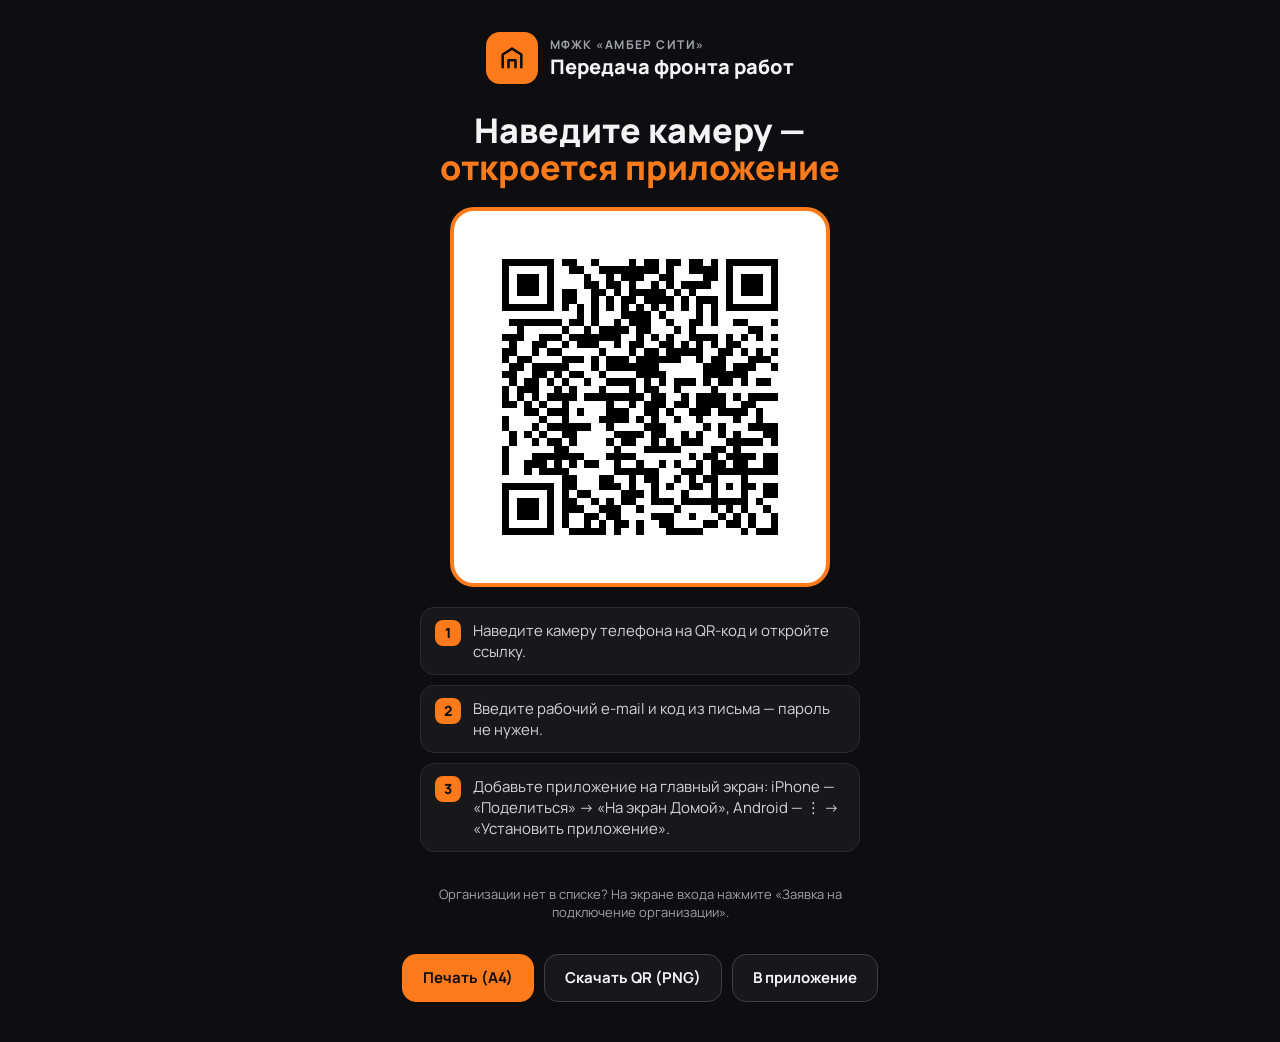
==== qr.html @ 01da18ad "Сайт 1.1.2: QR-код для входа в приложение (страница qr.html, PNG/SVG) Co-Authored-By: Claude Opus 5." ====
<!doctype html>
<html lang="ru">
<head>
<meta charset="utf-8">
<meta name="viewport" content="width=device-width, initial-scale=1">
<meta name="theme-color" content="#0E0E10">
<title>QR-код приложения — Передача фронта работ</title>
<link rel="icon" type="image/png" href="icons/icon-192.png">
<link rel="stylesheet" href="https://fonts.googleapis.com/css2?family=Manrope:wght@400;600;700;800&display=swap">
<style>
  :root { --bg:#0E0E10; --s1:#18181B; --line:#2A2A30; --tx:#F4F4F5; --tx2:#D4D4D8; --mut:#A1A1AA; --acc:#FF7A1A; }
  * { box-sizing: border-box; }
  body { margin:0; background:var(--bg); color:var(--tx); font-family:Manrope, system-ui, -apple-system, "Segoe UI", Roboto, sans-serif; }
  .sheet { max-width: 640px; margin: 0 auto; padding: 32px 20px 40px; display:flex; flex-direction:column; align-items:center; gap:20px; text-align:center; }
  .brand { display:flex; align-items:center; gap:12px; }
  .logo { width:52px; height:52px; border-radius:14px; background:var(--acc); display:flex; align-items:center; justify-content:center; }
  .brand .sub { font-size:12px; letter-spacing:.12em; text-transform:uppercase; color:var(--mut); font-weight:700; text-align:left; }
  .brand .main { font-size:20px; font-weight:800; text-align:left; }
  h1 { margin:8px 0 0; font-size:34px; line-height:1.1; font-weight:800; }
  h1 em { font-style:normal; color:var(--acc); }
  .qr { background:#fff; padding:18px; border-radius:24px; border:4px solid var(--acc); width:min(78vw, 380px); }
  .qr img { display:block; width:100%; height:auto; image-rendering:pixelated; }
  ol { margin:0; padding:0; list-style:none; display:grid; gap:10px; width:100%; max-width:440px; counter-reset:s; text-align:left; }
  ol li { counter-increment:s; display:flex; gap:12px; align-items:flex-start; background:var(--s1); border:1px solid var(--line); border-radius:14px; padding:12px 14px; font-size:15px; color:var(--tx2); }
  ol li::before { content:counter(s); flex:none; width:26px; height:26px; border-radius:8px; background:var(--acc); color:#0E0E10; font-weight:800; display:flex; align-items:center; justify-content:center; font-size:14px; }
  .note { font-size:13px; color:var(--mut); max-width:440px; }
  .btns { display:flex; gap:10px; flex-wrap:wrap; justify-content:center; }
  .btn { height:48px; padding:0 20px; border-radius:14px; border:1px solid #3F3F46; background:var(--s1); color:var(--tx); font:700 15px Manrope, sans-serif; display:inline-flex; align-items:center; text-decoration:none; cursor:pointer; }
  .btn.acc { background:var(--acc); border-color:var(--acc); color:#0E0E10; }
  /* печать: светлый лист А4, без кнопок */
  @page { size: A4; margin: 14mm; }
  @media print {
    body { background:#fff; color:#111; }
    .sheet { max-width:none; padding:0; gap:16px; }
    .brand .sub, .note { color:#555; }
    h1 { font-size:30pt; color:#111; }
    .qr { width:110mm; border-width:3mm; }
    ol li { background:#fff; border-color:#ccc; color:#222; font-size:13pt; }
    .btns { display:none; }
  }
</style>
</head>
<body>
<main class="sheet">
  <div class="brand">
    <div class="logo"><svg width="28" height="28" viewBox="0 0 24 24" fill="none" stroke="#0E0E10" stroke-width="2.2" stroke-linecap="round" stroke-linejoin="round" aria-hidden="true"><path d="M4 20V9l8-5 8 5v11"/><path d="M9 20v-6h6v6"/></svg></div>
    <div><div class="sub" id="obj">МФЖК «Амбер Сити»</div><div class="main">Передача фронта работ</div></div>
  </div>
  <h1>Наведите камеру —<br><em>откроется приложение</em></h1>
  <div class="qr"><img src="icons/qr-app.svg" alt="QR-код для входа в приложение «Передача фронта работ»" width="380" height="380"></div>
  <ol>
    <li>Наведите камеру телефона на QR-код и откройте ссылку.</li>
    <li>Введите рабочий e-mail и код из письма — пароль не нужен.</li>
    <li>Добавьте приложение на главный экран: iPhone — «Поделиться» → «На экран Домой», Android — ⋮ → «Установить приложение».</li>
  </ol>
  <p class="note">Организации нет в списке? На экране входа нажмите «Заявка на подключение организации».</p>
  <div class="btns">
    <button class="btn acc" type="button" onclick="window.print()">Печать (А4)</button>
    <a class="btn" href="icons/qr-app.png" download="QR-передача-фронта.png">Скачать QR (PNG)</a>
    <a class="btn" href="./">В приложение</a>
  </div>
</main>
</body>
</html>
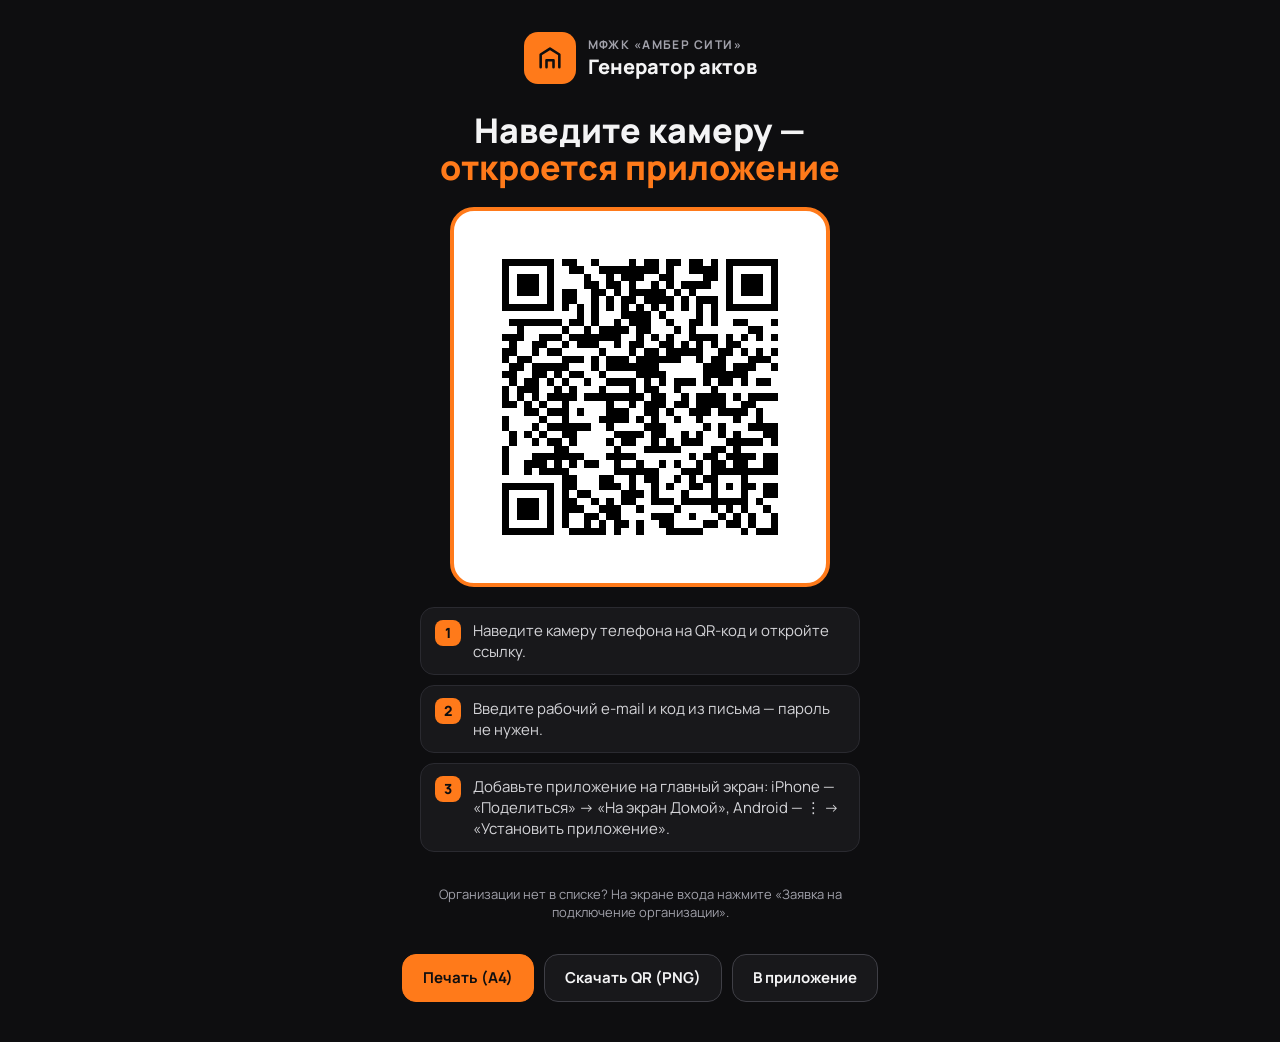
==== commit ec32d387: "Сайт 1.1.4: вернуть изменения 1.1.2–1.1.3 (Приложение, «Генератор актов», Open Graph), QR-ссылка пов" ====
--- a/qr.html
+++ b/qr.html
@@ -4,7 +4,7 @@
 <meta charset="utf-8">
 <meta name="viewport" content="width=device-width, initial-scale=1">
 <meta name="theme-color" content="#0E0E10">
-<title>QR-код приложения — Передача фронта работ</title>
+<title>QR-код — Генератор актов</title>
 <link rel="icon" type="image/png" href="icons/icon-192.png">
 <link rel="stylesheet" href="https://fonts.googleapis.com/css2?family=Manrope:wght@400;600;700;800&display=swap">
 <style>
@@ -44,10 +44,10 @@
 <main class="sheet">
   <div class="brand">
     <div class="logo"><svg width="28" height="28" viewBox="0 0 24 24" fill="none" stroke="#0E0E10" stroke-width="2.2" stroke-linecap="round" stroke-linejoin="round" aria-hidden="true"><path d="M4 20V9l8-5 8 5v11"/><path d="M9 20v-6h6v6"/></svg></div>
-    <div><div class="sub" id="obj">МФЖК «Амбер Сити»</div><div class="main">Передача фронта работ</div></div>
+    <div><div class="sub" id="obj">МФЖК «Амбер Сити»</div><div class="main">Генератор актов</div></div>
   </div>
   <h1>Наведите камеру —<br><em>откроется приложение</em></h1>
-  <div class="qr"><img src="icons/qr-app.svg" alt="QR-код для входа в приложение «Передача фронта работ»" width="380" height="380"></div>
+  <div class="qr"><img src="icons/qr-app.svg" alt="QR-код для входа в приложение «Генератор актов»" width="380" height="380"></div>
   <ol>
     <li>Наведите камеру телефона на QR-код и откройте ссылку.</li>
     <li>Введите рабочий e-mail и код из письма — пароль не нужен.</li>
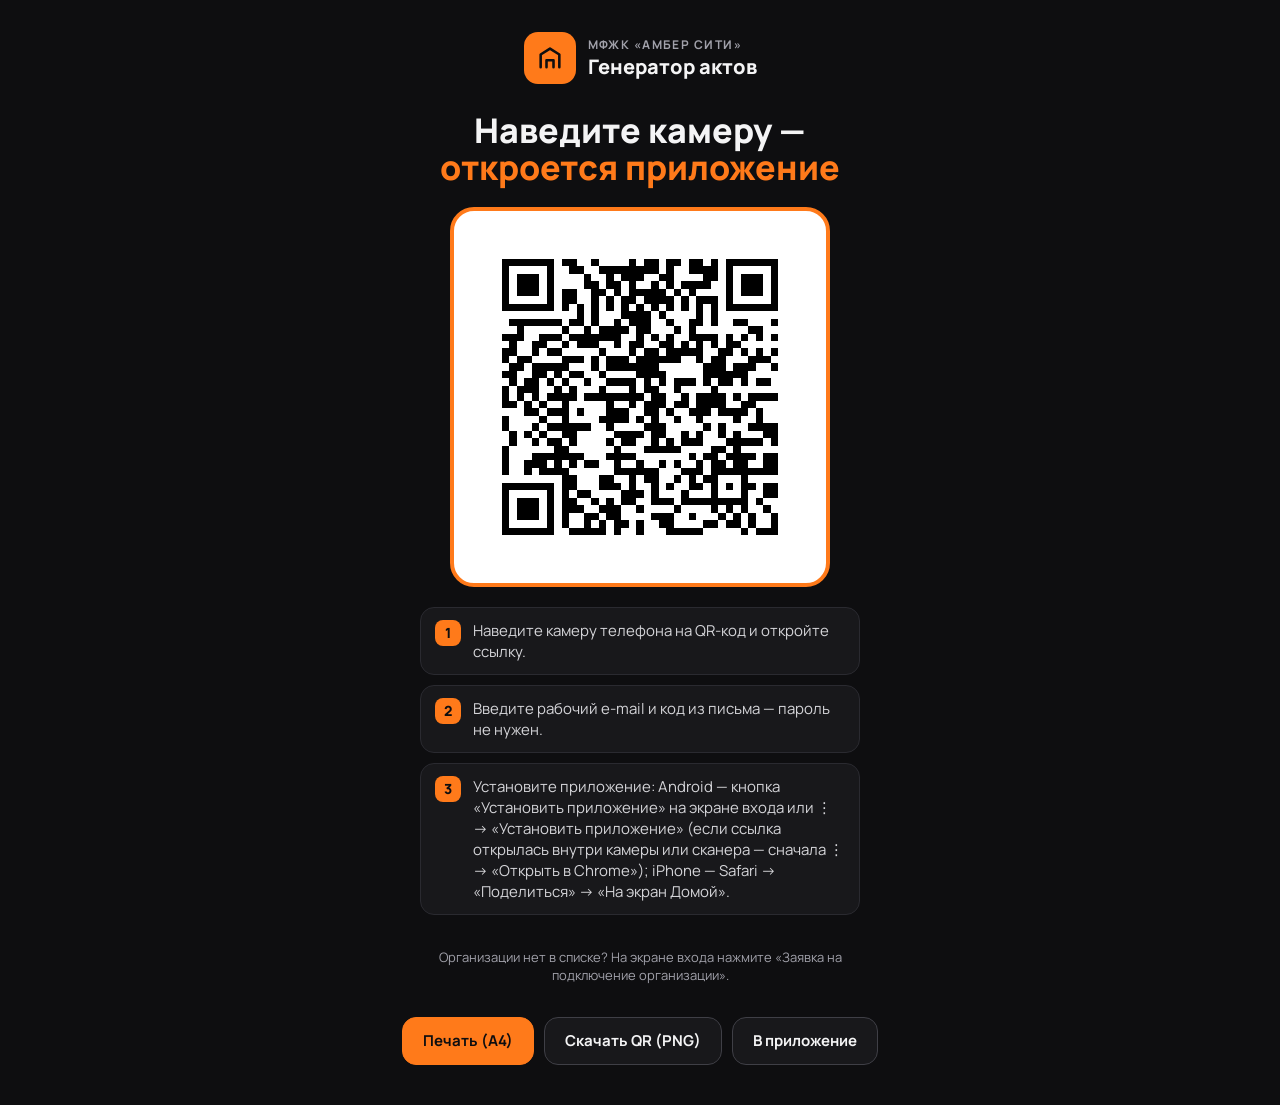
==== commit 45e611a0: "Сайт 1.2.3: кнопка «Установить приложение» и подсказки по установке (Android, встроенный браузер, iP" ====
--- a/qr.html
+++ b/qr.html
@@ -51,12 +51,12 @@
   <ol>
     <li>Наведите камеру телефона на QR-код и откройте ссылку.</li>
     <li>Введите рабочий e-mail и код из письма — пароль не нужен.</li>
-    <li>Добавьте приложение на главный экран: iPhone — «Поделиться» → «На экран Домой», Android — ⋮ → «Установить приложение».</li>
+    <li>Установите приложение: Android — кнопка «Установить приложение» на экране входа или ⋮ → «Установить приложение» (если ссылка открылась внутри камеры или сканера — сначала ⋮ → «Открыть в Chrome»); iPhone — Safari → «Поделиться» → «На экран Домой».</li>
   </ol>
   <p class="note">Организации нет в списке? На экране входа нажмите «Заявка на подключение организации».</p>
   <div class="btns">
     <button class="btn acc" type="button" onclick="window.print()">Печать (А4)</button>
-    <a class="btn" href="icons/qr-app.png" download="QR-передача-фронта.png">Скачать QR (PNG)</a>
+    <a class="btn" href="icons/qr-app.png" download="QR-генератор-актов.png">Скачать QR (PNG)</a>
     <a class="btn" href="./">В приложение</a>
   </div>
 </main>
